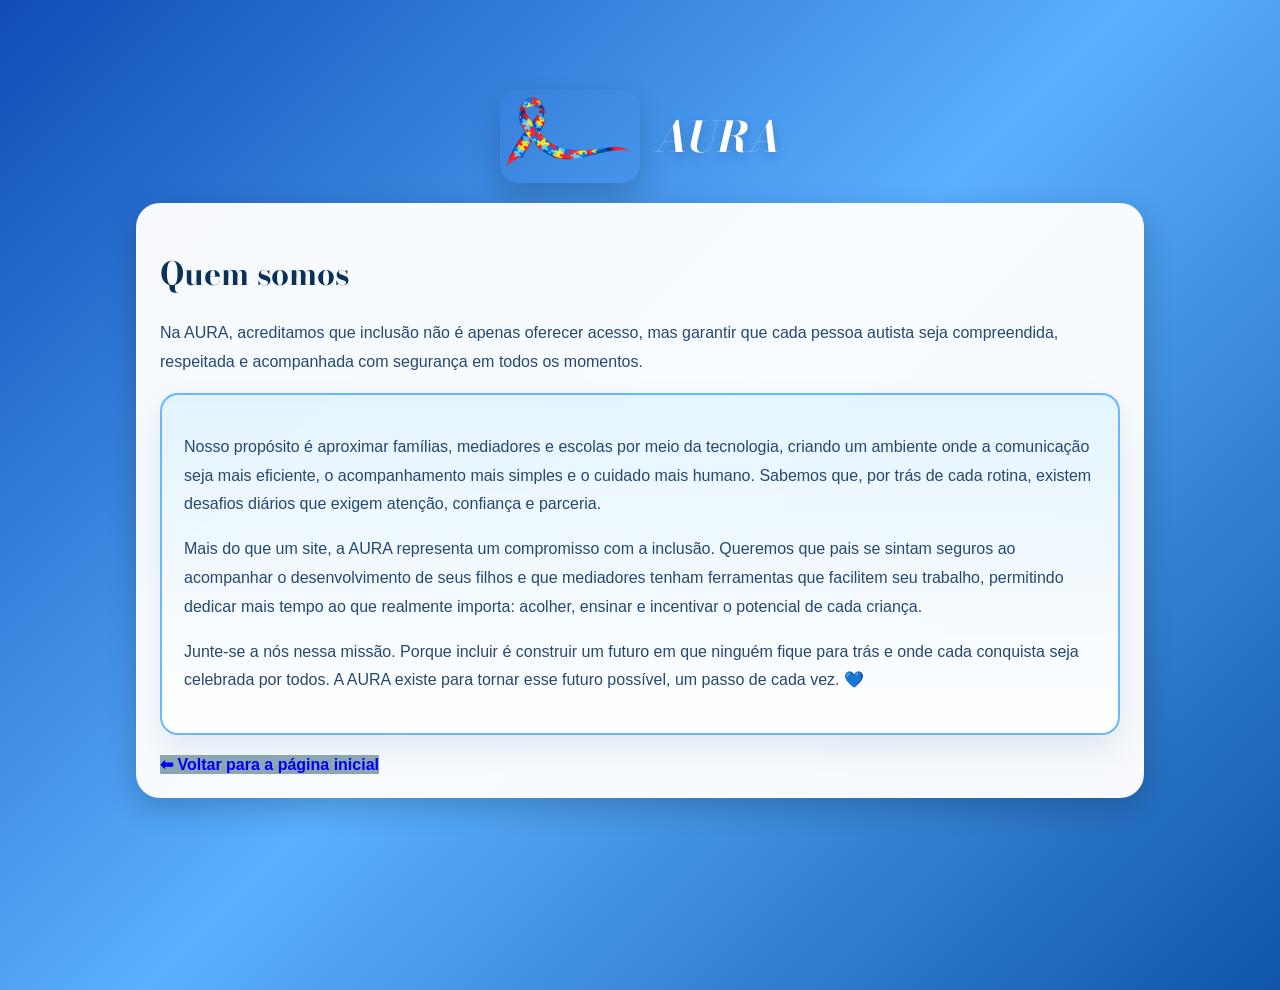
==== FAQ.html @ 20abb631 "Add FAQ.html for AURA's mission and values" ====
<!DOCTYPE html>
<html lang="pt-br">
<head>
<meta charset="UTF-8">
<meta name="viewport" content="width=device-width, initial-scale=1.0">
<title>Quem Somos - AURA</title>
<link rel="preconnect" href="https://fonts.googleapis.com">
<link rel="preconnect" href="https://fonts.gstatic.com" crossorigin>
<link href="https://fonts.googleapis.com/css2?family=Bodoni+Moda:wght@400;700&display=swap" rel="stylesheet">
<link rel="stylesheet" href="style.css">
</head>
<body class="quem-somos-page">
  <header>
    <img src="aura.png" alt="Logotipo AURA">
    <h1 class="aura">AURA</h1>
  </header>

  <div class="container">
    <h1>Quem somos</h1>
    <p class="intro">Na AURA, acreditamos que inclusão não é apenas oferecer acesso, mas garantir que cada pessoa autista seja compreendida, respeitada e acompanhada com segurança em todos os momentos.</p>

    <div class="box autism-box">
      <p>Nosso propósito é aproximar famílias, mediadores e escolas por meio da tecnologia, criando um ambiente onde a comunicação seja mais eficiente, o acompanhamento mais simples e o cuidado mais humano. Sabemos que, por trás de cada rotina, existem desafios diários que exigem atenção, confiança e parceria.</p>

      <p>Mais do que um site, a AURA representa um compromisso com a inclusão. Queremos que pais se sintam seguros ao acompanhar o desenvolvimento de seus filhos e que mediadores tenham ferramentas que facilitem seu trabalho, permitindo dedicar mais tempo ao que realmente importa: acolher, ensinar e incentivar o potencial de cada criança.</p>

      <p>Junte-se a nós nessa missão. Porque incluir é construir um futuro em que ninguém fique para trás e onde cada conquista seja celebrada por todos. A AURA existe para tornar esse futuro possível, um passo de cada vez. 💙</p>
    </div>

    <div class="page-actions">
      <a class="btn-secondary link-button" href="index.html">⬅ Voltar para a página inicial</a>
    </div>
  </div>
</body>
</html>
---- style.css ----
body{
    font-family: Arial, sans-serif;
    margin:0;
    background:linear-gradient(135deg,#e2f0f1,rgb(98, 200, 218),#045b70 );
    min-height:100vh;
    display:flex;
    flex-direction:column;
    align-items:center;
    justify-content:flex-start;
    padding:70px 0 20px;
}

header{
    display:flex;
    align-items:center;
    justify-content:center;
    gap:16px;
    margin:20px 0 20px;
    text-align:center;
    width:min(100%,960px);
}

header img{
    width:140px;
    max-width:170px;
    border-radius:18px;
    box-shadow:0 14px 30px rgba(0,0,0,0.18);
}

.aura{
    position:static;
    left:auto;
    transform:none;
    width:auto;
    font-style:italic;
    font-size:42px;
    color:#ffffff;
    margin:0;
    text-shadow:0 4px 10px rgba(0,0,0,0.2);
}
#home{
     text-align:center;
}
.container{
    width:92%;
    max-width:960px;
    background:rgba(255,255,255,0.98);
    border-radius:24px;
    padding:24px 24px 24px;
    box-shadow:0 10px 30px rgba(0,0,0,0.2);
    position: relative;
}
.container.sem-caixa {
    background: transparent;
    box-shadow: none;
    border: none;
    max-width: 100%;
}
.page-title{
    font-size:1.8rem;
    margin:0 0 8px;
    color:#0f3d56;
}

.menu{
    display:flex;
    gap:16px;
    justify-content:center;
    margin-top:18px;
    flex-wrap:wrap;
}

.sub{
    text-align:center;
    color:#556a7a;
    margin-bottom:18px;
}

.card{
    flex:1;
    min-width:180px;
    padding:18px;
    border-radius:18px;
    background:#f3f7fb;
    text-align:center;
    cursor:pointer;
    transition:transform 0.3s ease, box-shadow 0.3s ease;
    box-shadow:0 8px 20px rgba(0,0,0,0.08);
}

.card:hover{
    transform:scale(1.03);
    box-shadow:0 16px 30px rgba(0,0,0,0.14);
}

.card h3{
    margin:14px 0 6px;
    font-size:1.15rem;
}

.card p{
    margin:0;
    color:#5c6b7a;
    line-height:1.5;
}

button{
    padding:14px 18px;
    border:none;
    border-radius:12px;
    background:#070707;
    color:white;
    font-size:16px;
    cursor:pointer;
    transition:background 0.25s ease, transform 0.25s ease;
}

button:hover{
    background:#686969;
}

.btn-secondary{
    background:#8aa6b4;
    font-weight: bold;
}

.btn-secondary:hover{
    background:#6f8a9b;
}

input{
    width:96%;
    padding:12px 14px;
    margin-top:10px;
    border-radius:10px;
    border:1px solid #d1d7dd;
    background:#f8fbff;
    color:#1c2e46;
    font-size:15px;
}

.form-group{
    margin-bottom:16px;
}

.page-actions{
    display:flex;
    flex-wrap:wrap;
    gap:10px;
    align-items:center;
    margin-top:14px;
}

.page-actions.vertical-actions{
    flex-direction:column;
    align-items:stretch;

}

.page-actions.vertical-actions button{
    width:100%;
}

.login-panel{
    max-width:420px;
    width:100%;
    margin:0 auto;
    padding:28px 24px;
    background:rgba(243,247,251,0.97);
    border-radius:24px;
    box-shadow:0 18px 40px rgba(0,0,0,0.12);
    display:flex;
    flex-direction:column;
    gap:16px;
}

.login-panel .page-title,
.login-panel .sub{
    text-align:center;
}

.hidden login-panel{
 background: black;
}

label{
    display:block;
    margin-bottom:6px;
    color:#334155;
    font-size:0.95rem;
}

label input[type="checkbox"]{
    margin-right:8px;
    width:auto;
    padding:0;
    margin-top:0;
}

select{
    width:100%;
    padding:12px 14px;
    margin-top:4px;
    border-radius:10px;
    border:1px solid #d1d7dd;
    background:#f8fbff;
    color:#1c2e46;
    font-size:15px;
}

.aluno-page{
    background: linear-gradient(180deg, rgba(238,255,255,0.95), rgba(206,246,255,0.95));
    border: 2px solid rgba(0, 148, 212, 0.16);
    padding: 22px;
    border-radius: 24px;
}

.aluno-page.masculino{
    border-color: rgba(3, 105, 161, 0.18);
}

.aluno-page.feminino{
    border-color: rgba(183, 54, 188, 0.2);
}

.aluno-hero{
    background: linear-gradient(135deg, #d9f7ff, #c7e9ff);
    border: 1px dashed #73c2fb;
    border-radius: 20px;
    padding: 18px;
    text-align: center;
    box-shadow: inset 0 0 0 1px rgba(74,144,226,0.08);
}

.aluno-hero p{
    margin: 10px 0 0;
    color: #0c4a6e;
    font-weight: 600;
}

.aluno-hero.masculino{
    background: linear-gradient(135deg, #d9f7ff, #c7e0ff);
    border-color: #73c2fb;
    color:#0c4a6e;
}

.aluno-hero.feminino{
    background: linear-gradient(135deg, #ffe5f8, #f4d3ff);
    border-color:#e59bf0;
    color:#581c5a;
}

.aluno-hero.neutro{
    background: linear-gradient(135deg, #f2f7fa, #e9f2f7);
    border-color:#a4d5e2;
    color:#214d60;
}

.theme-options{
    display:flex;
    flex-wrap:wrap;
    gap:10px;
    margin-top:12px;
}

.theme-option{
    flex:1 1 120px;
    padding:12px 14px;
    border-radius:14px;
    border:1px solid rgba(15,23,42,0.12);
    background:#ffffff;
    color:#0f3d56;
    cursor:pointer;
    font-weight:700;
    transition:transform 0.2s ease, background 0.2s ease, border-color 0.2s ease;
}

.theme-option:hover{
    transform:translateY(-1px);
    background:#e8f6ff;
}



/* html theme rules removed to keep themes scoped to .aluno-page only */

.sticker-card.feminino{
    background:#fff0fb;
    border-color:#f0b7ff;
    color:#6f2f64;
    box-shadow:0 10px 20px rgba(185,84,177,0.14);
}

.sticker-grid{
    display:grid;
    grid-template-columns:repeat(2,minmax(120px,1fr));
    gap:12px;
    margin-top:12px;
}

.sticker-card{
    background:#ffffff;
    border: 1px solid #d5efff;
    border-radius:18px;
    padding:16px;
    text-align:center;
    color:#114d6d;
    box-shadow:0 10px 20px rgba(25,118,210,0.08);
}

.sticker-card span{
    display:block;
    font-size:1.8rem;
    margin-bottom:10px;
}

.aluno-page .box{
    background:rgba(255,255,255,0.95);
}

.hidden{
    display:none;
}

body.theme-light{
    background:linear-gradient(135deg,#e2f0f1,rgb(98, 200, 218),#045b70);
    color:#0f3d56;
}

body.theme-dark{
    background:#0f172a;
    color:#e2e8f0;
}

body.theme-dark .container{
    background:rgba(15,23,42,0.98);
}

body.theme-dark .card{
    background:#111827;
    color:#e2e8f0;
}

body.theme-dark .sub,
body.theme-dark p,
body.theme-dark label{
    color:#cbd5e1;
}

body.theme-dark input{
    background:#0f172a;
    border-color:#334155;
    color:#e2e8f0;
}

body.theme-dark .map,
body.theme-dark .box,
body.theme-dark .chat{
    background:#111827;
}

body.theme-dark .msg{
    background:#1f2937;
    color:#e2e8f0;
}

body.theme-dark button{
    background:#2563eb;
}

body.theme-dark button:hover{
    background:#1d4ed8;
}

body.font-small{
    font-size:14px;
}

.footer{
    width:100%;
    margin:0;
    margin-top:auto;
    padding:24px 0;
    border-radius:0 0 20px 20px;
    background:rgba(0, 65, 122, 0.95);
    color:#f5f9ff;
    text-align:center;
    box-shadow:0 -2px 20px rgba(0,0,0,0.16);
}

.footer .footer-content{
    width:min(100%,1200px);
    padding:0 20px;
    margin:0 auto;
    display:flex;
    flex-direction:column;
    gap:12px;
    align-items:center;
    justify-content:center;
}

.footer-links{
    display:flex;
    align-items:center;
    gap:10px;
    flex-wrap:wrap;
    justify-content:center;
}

.footer-separator{
    color:rgba(255,255,255,0.7);
}

.footer p{
    margin:0;
    max-width:760px;
    line-height:1.75;
    color:#dceeff;
    font-size:0.98rem;
}

.footer a{
    color:#a5d8ff;
    text-decoration:underline;
    font-weight:700;
}

.faq-list details{
    background:rgba(255,255,255,0.95);
    border:1px solid rgba(56, 135, 235, 0.18);
    border-radius:18px;
    margin-bottom:14px;
    padding:0;
    overflow:hidden;
    box-shadow:0 8px 20px rgba(0, 91, 141, 0.08);
}

.faq-list summary{
    list-style:none;
    cursor:pointer;
    padding:18px 20px;
    font-size:1rem;
    font-weight:700;
    color:#0f3d56;
    position:relative;
}

.faq-list summary::-webkit-details-marker{
    display:none;
}

.faq-list details[open] summary{
    background:rgba(9, 122, 199, 0.12);
}

.faq-list p{
    margin:0;
    padding:0 20px 18px;
    color:#264870;
    line-height:1.8;
    font-size:0.96rem;
}

.faq-list summary::after{
    content:'+';
    position:absolute;
    right:20px;
    top:50%;
    transform:translateY(-50%);
    font-size:1.2rem;
    color:#0f3d56;
}

.faq-list details[open] summary::after{
    content:'−';
}

.quem-somos-page{
    background:linear-gradient(135deg,#0f4db5,#5ab0ff,#1055a8);
    color:#102a4b;
}

.quem-somos-page .container{
    background:rgba(255,255,255,0.96);
}

.quem-somos-page .aura{
    color:#ffffff;
    text-shadow:0 4px 12px rgba(0,0,0,0.18);
}

.quem-somos-page .page-title,
.quem-somos-page h1,
.quem-somos-page h2{
    font-family:'Bodoni Moda',serif;
    color:#0a3259;
}

.quem-somos-page .intro,
.quem-somos-page .autism-box p{
    font-size:1rem;
    line-height:1.8;
    color:#264870;
}

.quem-somos-page .autism-box{
    border:2px solid #67b8ff;
    background:linear-gradient(180deg,rgba(128,209,255,0.16),rgba(255,255,255,0.92));
    box-shadow:0 14px 30px rgba(51, 102, 153, 0.12);
}

.quem-somos-page .link-button{
    display:inline-flex;
    align-items:center;
    justify-content:center;
    text-decoration:none;
}

@media (max-width: 768px) {
    .footer{
        margin:20px 12px 10px;
        padding:16px;
    }
}

body.font-medium{
    font-size:26px;
}

body.font-large{
    font-size:38px;
}

.map{
    min-height:120px;
    background:#e5f0f8;
    border-radius:15px;
    display:flex;
    align-items:center;
    justify-content:center;
    font-size:18px;
    margin-bottom:16px;
    padding:16px;
    text-align:center;
}

.chat{
    background:#f8fbff;
    border-radius:14px;
    padding:16px;
    max-height:280px;
    overflow-y:auto;
    box-shadow: inset 0 1px 6px rgba(0,0,0,0.04);
    margin-bottom:12px;
}

.msg{
    background:#ffffff;
    padding:12px 14px;
    border-radius:12px;
    margin-bottom:12px;
    box-shadow:0 2px 6px rgba(0,0,0,0.04);
}

.actions{
    display:grid;
    grid-template-columns:repeat(2,minmax(120px,1fr));
    gap:10px;
    margin-top:15px;
}

.action-btn{
    padding:12px;
    border-radius:10px;
    background:linear-gradient(90deg,#8dd0e4,#52a9c4,rgb(9, 133, 155));
    color:white;
    border:none;
    transition: transform 0.25s ease;
}

.action-btn:hover{
    transform:translateY(-1px);
}

video{
    width:100%;
    max-height:250px;
    border-radius:12px;
    background:black;
    margin-top:10px;
}

.box{
    background:white;
    padding:22px;
    border-radius:18px;
    margin-bottom:20px;
    box-shadow:0 6px 20px rgba(0,0,0,0.08);
    
}

.perfil-aluno{
    display:flex;
    align-items:center;
    gap:18px;
}

.aluno{
    background:#dde8ff;
}

.msg.urgente{
    background:#ffe5e5;
    border-left:4px solid #e74c3c;
    color:#682020;
    font-weight:600;
}

.historico{
    display:flex;
    flex-direction:column;
    gap:12px;
}

.evento{
    padding:14px;
    border-radius:14px;
    background:#f7f9fc;
}

.sucesso{
    border-left:5px solid #2ecc71;
}

.alerta{
    border-left:5px solid #f39c12;
}

.urgente{
    border-left:5px solid #e74c3c;
}

.evento span{
    float:right;
    opacity:0.7;
}

/* Media Queries para Celular */
@media (max-width: 768px) {
    body {
        padding: 60px 0 20px;
    }

    header {
        flex-direction: column;
        gap: 10px;
        margin: 10px 0 15px;
    }

    header img {
        width: 100px;
        max-width: 120px;
    }

    .aura {
        font-size: 32px;
    }

    .container {
        width: 95%;
        padding: 18px 16px;
        border-radius: 18px;
    }

    .page-title {
        font-size: 1.5rem;
    }

    .menu {
        gap: 12px;
        margin-top: 15px;
    }

    .card {
        min-width: 140px;
        padding: 14px;
        border-radius: 14px;
    }

    .card h3 {
        font-size: 1rem;
        margin: 10px 0 4px;
    }

    .card p {
        font-size: 0.85rem;
    }

    button {
        padding: 12px 14px;
        font-size: 15px;
        border-radius: 10px;
    }

    input, select {
        width: 100%;
        padding: 10px 12px;
        margin-top: 8px;
        font-size: 16px;
    }

    .login-panel {
        max-width: 100%;
        padding: 20px 16px;
        margin: 0 10px;
    }

    .form-group {
        margin-bottom: 12px;
    }

    .page-actions {
        gap: 8px;
    }

    .page-actions.vertical-actions button {
        width: 100%;
        padding: 12px 14px;
    }

    label {
        font-size: 0.9rem;
        margin-bottom: 4px;
    }

    .chat {
        max-height: 200px;
        padding: 12px;
        margin-bottom: 10px;
    }

    .msg {
        padding: 10px 12px;
        margin-bottom: 8px;
        font-size: 0.95rem;
    }

    .map {
        min-height: 100px;
        font-size: 16px;
        padding: 12px;
        margin-bottom: 12px;
    }

    .box {
        padding: 16px;
        margin-bottom: 15px;
        border-radius: 16px;
    }

    .box h3 {
        font-size: 1.1rem;
        margin-bottom: 12px;
    }

    .actions {
        grid-template-columns: 1fr;
        gap: 8px;
    }

    .action-btn {
        padding: 10px;
        border-radius: 10px;
        font-size: 0.95rem;
    }

    video {
        max-height: 200px;
        margin-top: 8px;
    }

    .aluno-page {
        padding: 16px;
    }

    .aluno-hero {
        padding: 14px;
        margin-bottom: 12px;
    }

    .aluno-hero p {
        margin: 8px 0 0;
        font-size: 0.9rem;
    }

    .sticker-grid {
        grid-template-columns: 1fr;
        gap: 10px;
        margin-top: 10px;
    }

    .sticker-card {
        padding: 12px;
        border-radius: 14px;
    }

    .sticker-card span {
        font-size: 1.5rem;
        margin-bottom: 6px;
    }

    .theme-options {
        gap: 8px;
        margin-top: 10px;
    }

    .theme-option {
        flex: 1 1 100%;
        padding: 10px 12px;
        font-size: 0.9rem;
        border-radius: 12px;
    }

    .perfil-aluno {
        flex-direction: column;
        gap: 12px;
        text-align: center;
    }

    .perfil-aluno img {
        width: 60px;
    }

    .historico {
        gap: 10px;
    }

    .evento {
        padding: 12px;
        border-radius: 12px;
        font-size: 0.95rem;
    }

    .evento span {
        display: block;
        float: none;
        margin-top: 6px;
        opacity: 0.7;
    }

    .sub {
        font-size: 0.9rem;
        margin-bottom: 12px;
    }
}

@media (max-width: 480px) {
    body {
        padding: 50px 0 15px;
    }

    header {
        margin: 8px 0 12px;
        gap: 8px;
    }

    header img {
        width: 80px;
        max-width: 100px;
    }

    .aura {
        font-size: 26px;
        margin: 0;
    }

    .container {
        width: 96%;
        padding: 14px 12px;
    }

    .page-title {
        font-size: 1.3rem;
        margin: 0 0 6px;
    }

    .sub {
        font-size: 0.85rem;
        margin-bottom: 10px;
    }

    .menu {
        gap: 10px;
        flex-direction: column;
        margin-top: 12px;
    }

    .card {
        min-width: 100%;
        padding: 12px;
    }

    .card h3 {
        font-size: 0.95rem;
        margin: 8px 0 3px;
    }

    .card p {
        font-size: 0.8rem;
    }

    button {
        padding: 10px 12px;
        font-size: 14px;
        width: 100%;
    }

    input, select {
        width: 100%;
        padding: 10px 12px;
        font-size: 16px;
        margin-top: 6px;
    }

    .login-panel {
        max-width: 100%;
        padding: 16px 12px;
        margin: 0 8px;
        border-radius: 16px;
    }

    .form-group {
        margin-bottom: 10px;
    }

    .page-actions {
        gap: 6px;
        flex-direction: column;
    }

    .chat {
        max-height: 180px;
        padding: 10px;
        margin-bottom: 10px;
        border-radius: 12px;
    }

    .msg {
        padding: 8px 10px;
        margin-bottom: 6px;
        font-size: 0.9rem;
        border-radius: 10px;
    }

    .map {
        min-height: 90px;
        font-size: 14px;
        padding: 10px;
        margin-bottom: 10px;
        border-radius: 12px;
    }

    .box {
        padding: 12px;
        margin-bottom: 12px;
        border-radius: 14px;
    }

    .box h3 {
        font-size: 1rem;
        margin-bottom: 10px;
    }

    .actions {
        grid-template-columns: 1fr;
        gap: 6px;
        margin-top: 10px;
    }

    .action-btn {
        padding: 10px;
        font-size: 0.9rem;
        border-radius: 10px;
    }

    video {
        max-height: 180px;
        margin-top: 8px;
        border-radius: 10px;
    }

    .aluno-page {
        padding: 12px;
        border-radius: 16px;
    }

    .aluno-hero {
        padding: 12px;
        margin-bottom: 10px;
        border-radius: 14px;
    }

    .aluno-hero p {
        margin: 6px 0 0;
        font-size: 0.85rem;
    }

    .sticker-grid {
        grid-template-columns: 1fr;
        gap: 8px;
        margin-top: 8px;
    }

    .sticker-card {
        padding: 10px;
        border-radius: 12px;
        font-size: 0.9rem;
    }

    .sticker-card span {
        font-size: 1.3rem;
        margin-bottom: 4px;
    }

    .theme-options {
        gap: 6px;
        margin-top: 8px;
        flex-direction: column;
    }

    .theme-option {
        flex: 1 1 100%;
        padding: 10px;
        font-size: 0.85rem;
    }

    .perfil-aluno {
        flex-direction: column;
        text-align: center;
        gap: 10px;
    }

    .perfil-aluno img {
        width: 50px;
    }

    .perfil-aluno h3 {
        margin: 0;
        font-size: 1rem;
    }

    .perfil-aluno p {
        margin: 4px 0;
        font-size: 0.85rem;
    }

    .historico {
        gap: 8px;
    }

    .evento {
        padding: 10px;
        border-radius: 10px;
        font-size: 0.9rem;
    }

    .evento span {
        display: block;
        float: none;
        margin-top: 4px;
        text-align: right;
    }

    label {
        font-size: 0.85rem;
        margin-bottom: 3px;
    }
}
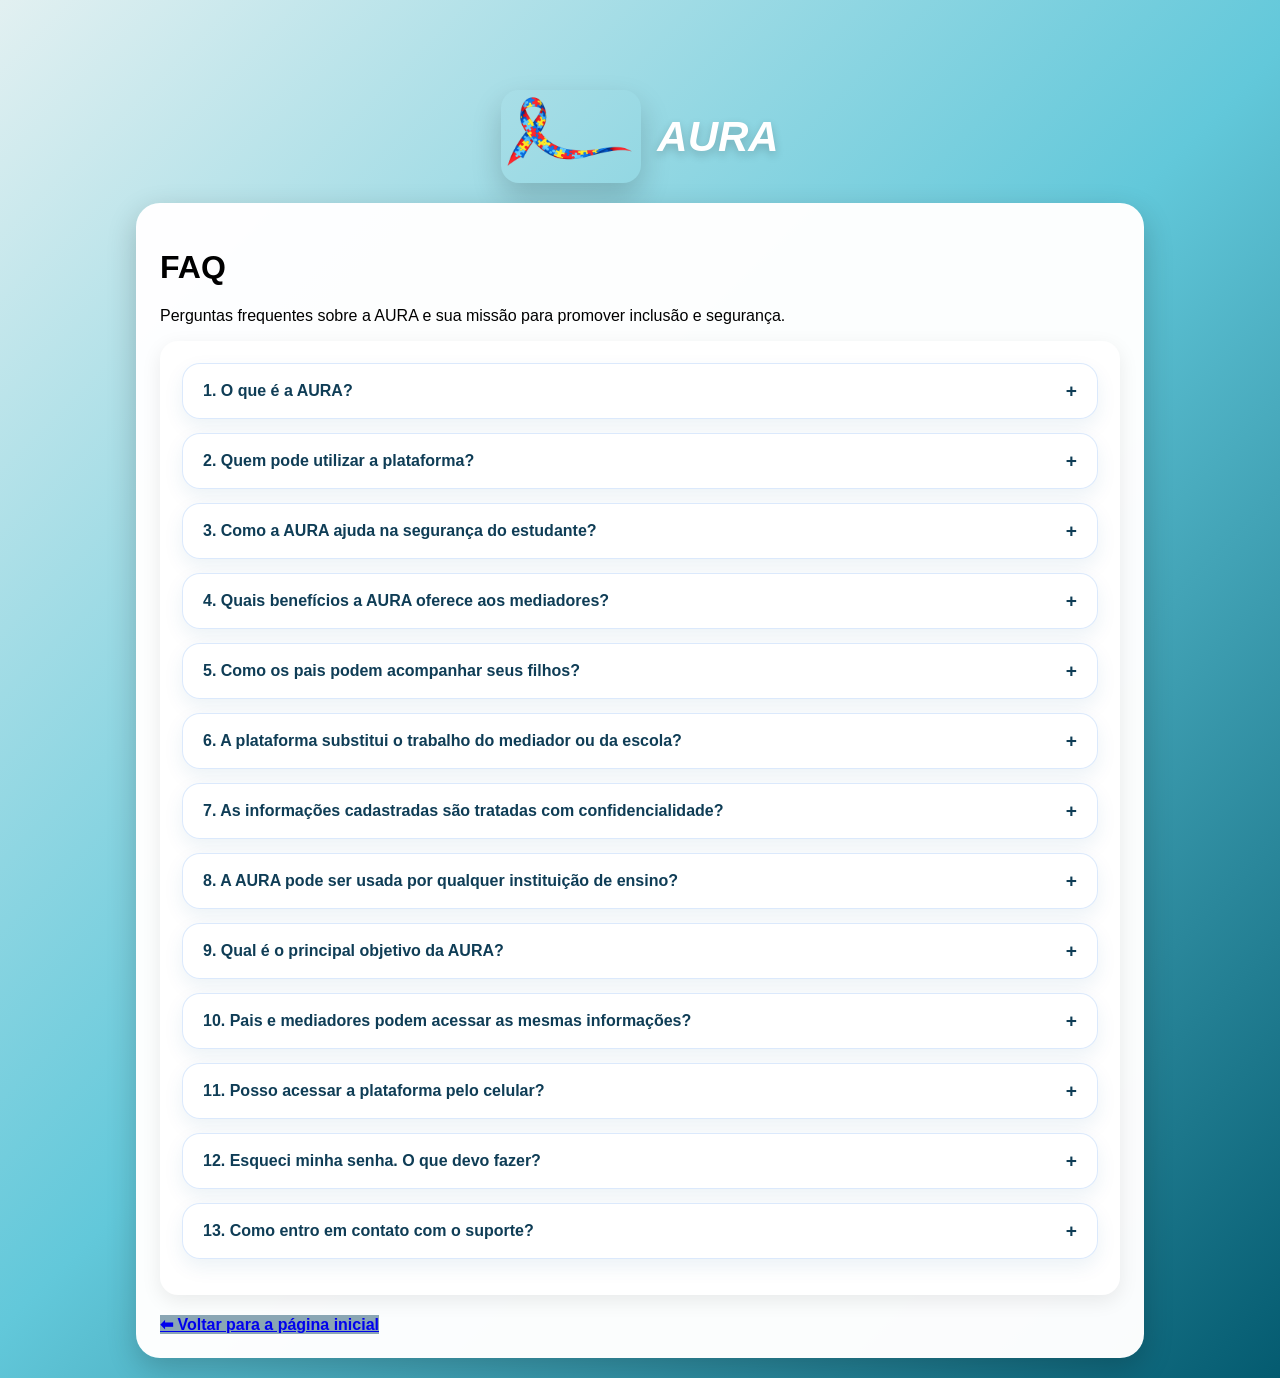
==== commit 52ec7710: "Add FAQ page for AURA platform" ====
--- a/FAQ.html
+++ b/FAQ.html
@@ -3,28 +3,75 @@
 <head>
 <meta charset="UTF-8">
 <meta name="viewport" content="width=device-width, initial-scale=1.0">
-<title>Quem Somos - AURA</title>
+<title>FAQ - AURA</title>
 <link rel="preconnect" href="https://fonts.googleapis.com">
 <link rel="preconnect" href="https://fonts.gstatic.com" crossorigin>
 <link href="https://fonts.googleapis.com/css2?family=Bodoni+Moda:wght@400;700&display=swap" rel="stylesheet">
 <link rel="stylesheet" href="style.css">
 </head>
-<body class="quem-somos-page">
+<body class="faq-page">
   <header>
     <img src="aura.png" alt="Logotipo AURA">
     <h1 class="aura">AURA</h1>
   </header>
 
   <div class="container">
-    <h1>Quem somos</h1>
-    <p class="intro">Na AURA, acreditamos que inclusão não é apenas oferecer acesso, mas garantir que cada pessoa autista seja compreendida, respeitada e acompanhada com segurança em todos os momentos.</p>
+    <h1>FAQ</h1>
+    <p class="intro">Perguntas frequentes sobre a AURA e sua missão para promover inclusão e segurança.</p>
 
-    <div class="box autism-box">
-      <p>Nosso propósito é aproximar famílias, mediadores e escolas por meio da tecnologia, criando um ambiente onde a comunicação seja mais eficiente, o acompanhamento mais simples e o cuidado mais humano. Sabemos que, por trás de cada rotina, existem desafios diários que exigem atenção, confiança e parceria.</p>
-
-      <p>Mais do que um site, a AURA representa um compromisso com a inclusão. Queremos que pais se sintam seguros ao acompanhar o desenvolvimento de seus filhos e que mediadores tenham ferramentas que facilitem seu trabalho, permitindo dedicar mais tempo ao que realmente importa: acolher, ensinar e incentivar o potencial de cada criança.</p>
-
-      <p>Junte-se a nós nessa missão. Porque incluir é construir um futuro em que ninguém fique para trás e onde cada conquista seja celebrada por todos. A AURA existe para tornar esse futuro possível, um passo de cada vez. 💙</p>
+    <div class="box autism-box faq-list">
+      <details class="faq-item">
+        <summary>1. O que é a AURA?</summary>
+        <p>A AURA é uma plataforma desenvolvida para promover a inclusão de pessoas autistas, facilitando a comunicação entre pais, mediadores e escolas e oferecendo recursos que aumentam a segurança e o acompanhamento no dia a dia.</p>
+      </details>
+      <details class="faq-item">
+        <summary>2. Quem pode utilizar a plataforma?</summary>
+        <p>Pais, responsáveis, mediadores, professores, escolas e profissionais envolvidos no acompanhamento de estudantes autistas podem utilizar a AURA.</p>
+      </details>
+      <details class="faq-item">
+        <summary>3. Como a AURA ajuda na segurança do estudante?</summary>
+        <p>A plataforma reúne informações importantes em um só lugar, permitindo um acompanhamento mais organizado e facilitando o compartilhamento de dados relevantes entre os responsáveis e a equipe escolar.</p>
+      </details>
+      <details class="faq-item">
+        <summary>4. Quais benefícios a AURA oferece aos mediadores?</summary>
+        <p>A AURA ajuda na organização das informações do aluno, agiliza a comunicação com a família e auxilia no acompanhamento da rotina e das necessidades individuais.</p>
+      </details>
+      <details class="faq-item">
+        <summary>5. Como os pais podem acompanhar seus filhos?</summary>
+        <p>Os pais podem acessar informações importantes sobre o acompanhamento escolar e manter uma comunicação mais próxima com os profissionais envolvidos.</p>
+      </details>
+      <details class="faq-item">
+        <summary>6. A plataforma substitui o trabalho do mediador ou da escola?</summary>
+        <p>Não. A AURA é uma ferramenta de apoio que complementa o trabalho dos profissionais, tornando o acompanhamento mais eficiente e colaborativo.</p>
+      </details>
+      <details class="faq-item">
+        <summary>7. As informações cadastradas são tratadas com confidencialidade?</summary>
+        <p>Sim. A privacidade e a proteção dos dados são prioridades, buscando garantir que as informações sejam utilizadas de forma responsável e segura.</p>
+      </details>
+      <details class="faq-item">
+        <summary>8. A AURA pode ser usada por qualquer instituição de ensino?</summary>
+        <p>Sim. A plataforma foi pensada para apoiar escolas e equipes que desejam fortalecer práticas de inclusão e melhorar o acompanhamento dos estudantes autistas.</p>
+      </details>
+      <details class="faq-item">
+        <summary>9. Qual é o principal objetivo da AURA?</summary>
+        <p>Promover uma inclusão mais efetiva, oferecer mais segurança aos estudantes autistas e facilitar a rotina de pais, mediadores e instituições de ensino.</p>
+      </details>
+      <details class="faq-item">
+        <summary>10. Pais e mediadores podem acessar as mesmas informações?</summary>
+        <p>Dependendo das permissões definidas, pais e mediadores podem compartilhar informações importantes para garantir um acompanhamento mais eficiente e colaborativo.</p>
+      </details>
+      <details class="faq-item">
+        <summary>11. Posso acessar a plataforma pelo celular?</summary>
+        <p>Sim. A AURA foi desenvolvida para funcionar em diferentes dispositivos, permitindo acesso tanto pelo celular quanto pelo computador.</p>
+      </details>
+      <details class="faq-item">
+        <summary>12. Esqueci minha senha. O que devo fazer?</summary>
+        <p>Na tela de login, clique em "Esqueci minha senha" e siga as instruções para redefini-la com segurança.</p>
+      </details>
+      <details class="faq-item">
+        <summary>13. Como entro em contato com o suporte?</summary>
+        <p>Você pode utilizar os canais de atendimento disponibilizados na plataforma para tirar dúvidas, relatar problemas ou solicitar ajuda.</p>
+      </details>
     </div>
 
     <div class="page-actions">
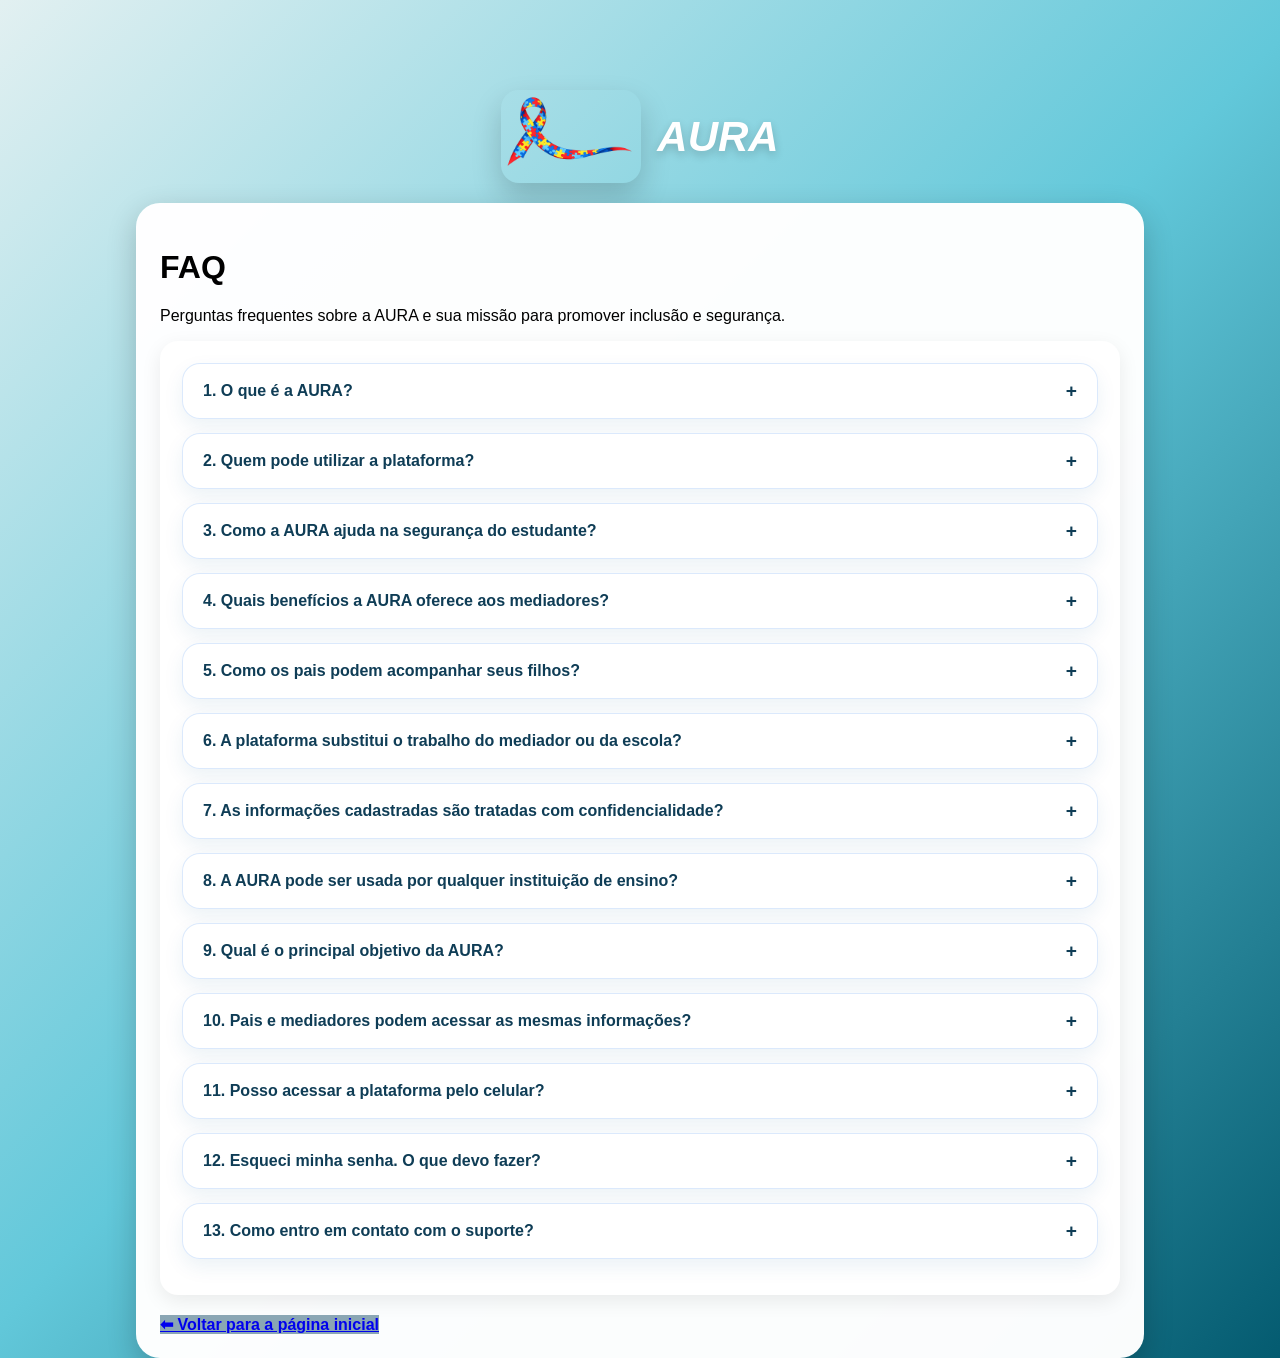
==== commit 78fde67d: "Atualizar o FAQimdex.html" ====
--- a/FAQ.html
+++ b/FAQ.html
@@ -70,7 +70,7 @@
       </details>
       <details class="faq-item">
         <summary>13. Como entro em contato com o suporte?</summary>
-        <p>Você pode utilizar os canais de atendimento disponibilizados na plataforma para tirar dúvidas, relatar problemas ou solicitar ajuda.</p>
+        <p>Você pode utilizar os canais de atendimento disponibilizados na plataforma para tirar dúvidas, relatar problemas ou solicitar ajuda</p>
       </details>
     </div>
 
--- a/style.css
+++ b/style.css
@@ -6,8 +6,7 @@
     display:flex;
     flex-direction:column;
     align-items:center;
-    justify-content:flex-start;
-    padding:70px 0 20px;
+    padding:70px 0 0;
 }
 
 header{
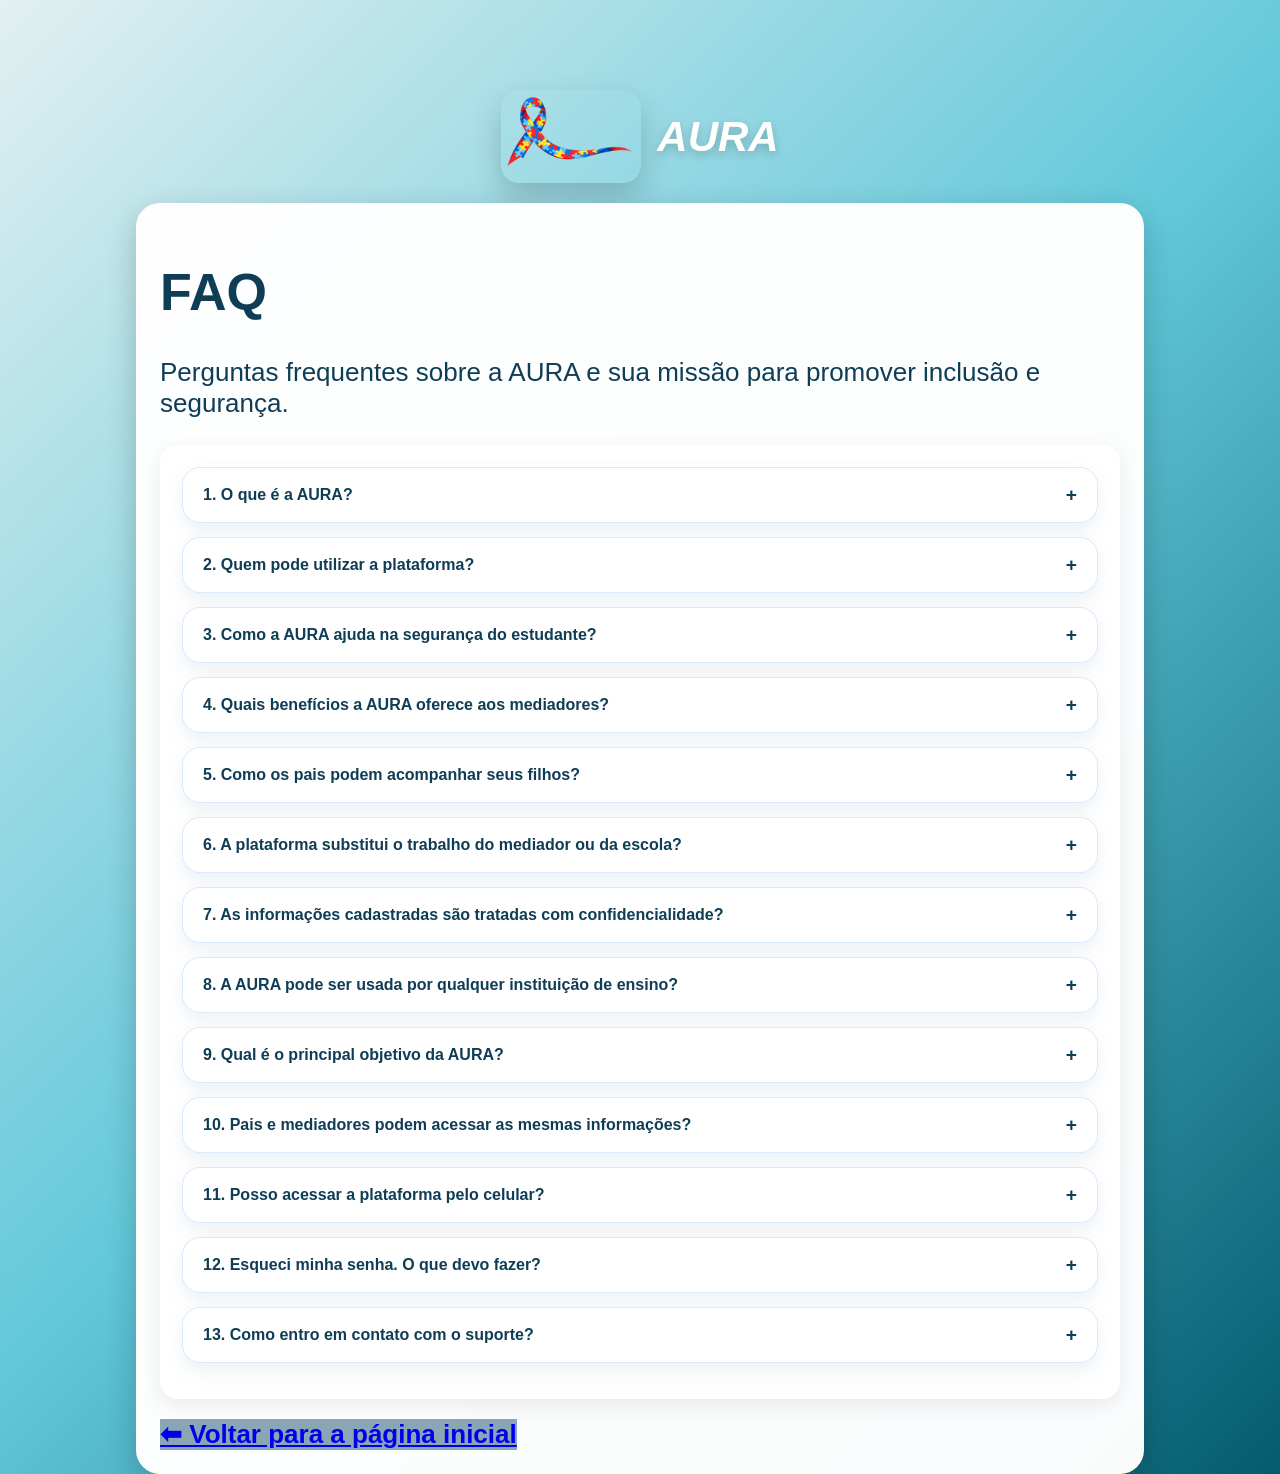
==== commit 2831d9c6: "Add script tag to FAQ.html" ====
--- a/FAQ.html
+++ b/FAQ.html
@@ -78,5 +78,6 @@
       <a class="btn-secondary link-button" href="index.html">⬅ Voltar para a página inicial</a>
     </div>
   </div>
+  <script src="script.js"></script>
 </body>
 </html>
--- a/style.css
+++ b/style.css
@@ -178,10 +178,6 @@
     text-align:center;
 }
 
-.hidden login-panel{
- background: black;
-}
-
 label{
     display:block;
     margin-bottom:6px;
@@ -381,7 +377,7 @@
     margin-top:auto;
     padding:24px 0;
     border-radius:0 0 20px 20px;
-    background:rgba(0, 65, 122, 0.95);
+    background:linear-gradient(135deg,#e2f0f1,rgb(98, 200, 218),#045b70 );
     color:#f5f9ff;
     text-align:center;
     box-shadow:0 -2px 20px rgba(0,0,0,0.16);
@@ -419,7 +415,7 @@
 }
 
 .footer a{
-    color:#a5d8ff;
+    color:#0a3259;
     text-decoration:underline;
     font-weight:700;
 }
@@ -1075,3 +1071,172 @@
         margin-bottom: 3px;
     }
 }
+
+body.theme-dark {
+    background: #0f172a !important;
+    background-image: none !important;
+    color: #e2e8f0 !important;
+}
+
+body.theme-dark .container {
+    background: #1e293b !important;
+    color: #e2e8f0 !important;
+    box-shadow: 0 10px 30px rgba(0,0,0,0.5) !important;
+}
+
+body.theme-dark .box {
+    background: #111827 !important;
+    color: #e2e8f0 !important;
+    box-shadow: 0 6px 20px rgba(0,0,0,0.3) !important;
+}
+
+body.theme-dark .login-panel {
+    background: #111827 !important;
+}
+
+body.theme-dark .map,
+body.theme-dark .chat {
+    background: #0f172a !important;
+    color: #e2e8f0 !important;
+}
+
+body.theme-dark input,
+body.theme-dark select {
+    background: #1f2937 !important;
+    border-color: #4b5563 !important;
+    color: #ffffff !important;
+}
+
+body.theme-dark h1,
+body.theme-dark h2,
+body.theme-dark h3,
+body.theme-dark .page-title {
+    color: #f8fafc !important;
+}
+
+body.theme-dark p,
+body.theme-dark label,
+body.theme-dark .sub {
+    color: #cbd5e1 !important;
+}
+
+body.theme-dark .aluno-page {
+    background: #1e293b !important;
+}
+body.theme-dark .aluno-hero {
+    background: #111827 !important;
+    border-color: #475569 !important;
+}
+body.theme-dark .sticker-card {
+    background: #1f2937 !important;
+    color: #e2e8f0 !important;
+    border-color: #334155 !important;
+}
+
+body.theme-dark .faq-list details {
+    background: #1e293b !important;
+    border-color: #334155 !important;
+}
+
+body.theme-dark .faq-list summary {
+    color: #f8fafc !important;
+}
+
+body.theme-dark .faq-list p {
+    color: #cbd5e1 !important;
+}
+
+body.theme-dark [class*="historico"] {
+    background: #111827 !important;
+    background-color: #111827 !important;
+    border-color: #334155 !important;
+    color: #e2e8f0 !important;
+}
+
+body.theme-dark [class*="historico"] h1,
+body.theme-dark [class*="historico"] h2,
+body.theme-dark [class*="historico"] h3,
+body.theme-dark [class*="historico"] h4,
+body.theme-dark [class*="historico"] p {
+    color: #f8fafc !important;
+}
+
+body.theme-dark div[class*="evento"] {
+    background: #1f2937 !important;
+    background-color: #1f2937 !important;
+    color: #e2e8f0 !important;
+    border-color: #4b5563 !important;
+}
+
+body.theme-dark [class*="sucesso"] {
+    background: rgba(6, 78, 59, 0.8) !important;
+    background-color: rgba(6, 78, 59, 0.8) !important;
+    color: #d1fae5 !important;
+    border-left: 5px solid #10b981 !important;
+}
+
+body.theme-dark [class*="alerta"] {
+    background: rgba(127, 29, 29, 0.8) !important;
+    background-color: rgba(127, 29, 29, 0.8) !important;
+    color: #fee2e2 !important;
+    border-left: 5px solid #ef4444 !important;
+}
+
+body.theme-dark [class*="historico"] span,
+body.theme-dark [class*="evento"] span,
+body.theme-dark [class*="sucesso"] span,
+body.theme-dark [class*="alerta"] span {
+    color: #94a3b8 !important;
+}
+
+body.theme-dark [class*="sucesso"] span { color: #a7f3d0 !important; }
+body.theme-dark [class*="alerta"] span { color: #fca5a5 !important; }
+
+body.theme-dark .footer,
+body.theme-dark footer,
+body.theme-dark [class*="footer"] {
+    background: #0f172a !important;
+    background-color: #0f172a !important;
+    border-top: 1px solid #1e293b !important;
+    color: #e2e8f0 !important;
+}
+
+body.theme-dark .footer-content {
+    background: transparent !important;
+    color: #e2e8f0 !important;
+}
+
+body.theme-dark .footer-links a,
+body.theme-dark .footer a,
+body.theme-dark footer a {
+    color: #38bdf8 !important; 
+    text-decoration: none !important;
+}
+
+body.theme-dark .footer-links a:hover,
+body.theme-dark .footer a:hover,
+body.theme-dark footer a:hover {
+    color: #7dd3fc !important; 
+    text-underline-offset: 4px !important;
+}
+
+body.theme-dark .footer p,
+body.theme-dark footer p,
+body.theme-dark .footer-bottom {
+    color: #94a3b8 !important; 
+}
+
+body.theme-dark .home-footer {
+    background: #0f172a !important; 
+    background-color: #0f172a !important;
+    border-top: 1px solid #1e293b !important;
+}
+
+body.theme-dark .home-footer .footer-links a,
+body.theme-dark .home-footer a {
+    color: #38bdf8 !important; 
+} 
+
+
+
+
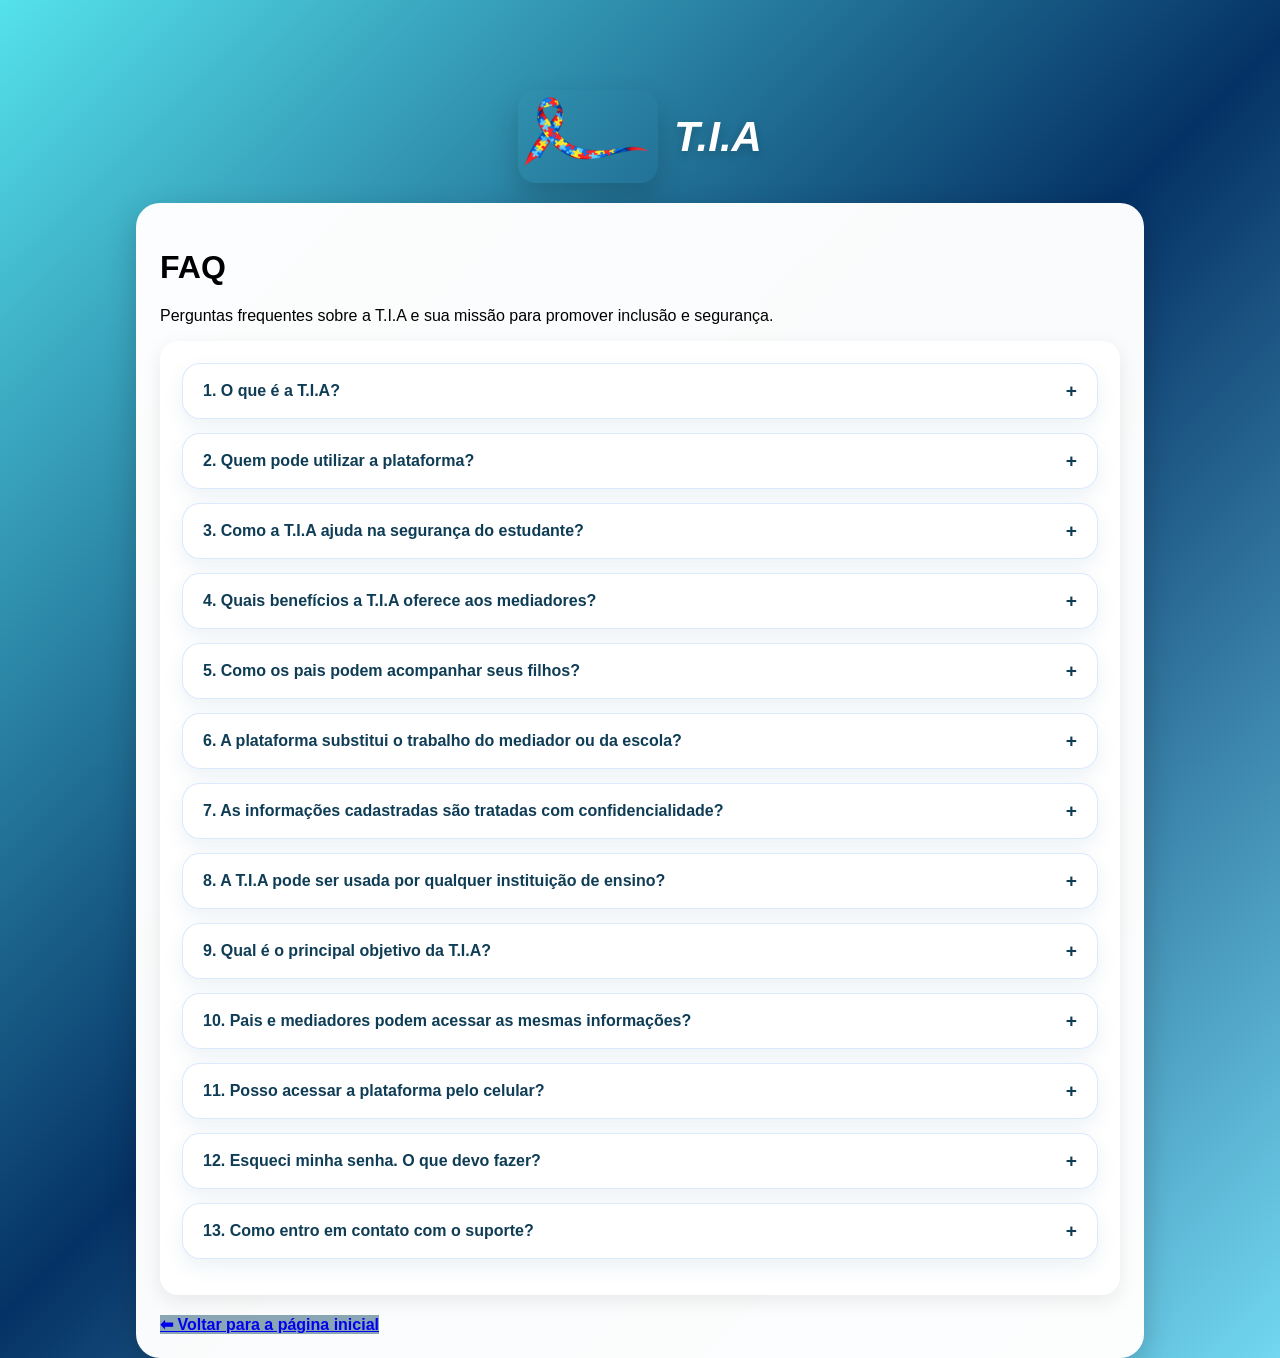
==== commit 5277ca97: "Update FAQ from AURA to T.I.A" ====
--- a/FAQ.html
+++ b/FAQ.html
@@ -3,7 +3,7 @@
 <head>
 <meta charset="UTF-8">
 <meta name="viewport" content="width=device-width, initial-scale=1.0">
-<title>FAQ - AURA</title>
+<title>FAQ - T.I.A</title>
 <link rel="preconnect" href="https://fonts.googleapis.com">
 <link rel="preconnect" href="https://fonts.gstatic.com" crossorigin>
 <link href="https://fonts.googleapis.com/css2?family=Bodoni+Moda:wght@400;700&display=swap" rel="stylesheet">
@@ -12,29 +12,29 @@
 <body class="faq-page">
   <header>
     <img src="aura.png" alt="Logotipo AURA">
-    <h1 class="aura">AURA</h1>
+    <h1 class="aura">T.I.A</h1>
   </header>
 
   <div class="container">
     <h1>FAQ</h1>
-    <p class="intro">Perguntas frequentes sobre a AURA e sua missão para promover inclusão e segurança.</p>
+    <p class="intro">Perguntas frequentes sobre a T.I.A e sua missão para promover inclusão e segurança.</p>
 
     <div class="box autism-box faq-list">
       <details class="faq-item">
-        <summary>1. O que é a AURA?</summary>
-        <p>A AURA é uma plataforma desenvolvida para promover a inclusão de pessoas autistas, facilitando a comunicação entre pais, mediadores e escolas e oferecendo recursos que aumentam a segurança e o acompanhamento no dia a dia.</p>
+        <summary>1. O que é a T.I.A?</summary>
+        <p>A T.I.A é uma plataforma desenvolvida para promover a inclusão de pessoas autistas, facilitando a comunicação entre pais, mediadores e escolas e oferecendo recursos que aumentam a segurança e o acompanhamento no dia a dia.</p>
       </details>
       <details class="faq-item">
         <summary>2. Quem pode utilizar a plataforma?</summary>
-        <p>Pais, responsáveis, mediadores, professores, escolas e profissionais envolvidos no acompanhamento de estudantes autistas podem utilizar a AURA.</p>
+        <p>Pais, responsáveis, mediadores, professores, escolas e profissionais envolvidos no acompanhamento de estudantes autistas podem utilizar a T.I.A.</p>
       </details>
       <details class="faq-item">
-        <summary>3. Como a AURA ajuda na segurança do estudante?</summary>
+        <summary>3. Como a T.I.A ajuda na segurança do estudante?</summary>
         <p>A plataforma reúne informações importantes em um só lugar, permitindo um acompanhamento mais organizado e facilitando o compartilhamento de dados relevantes entre os responsáveis e a equipe escolar.</p>
       </details>
       <details class="faq-item">
-        <summary>4. Quais benefícios a AURA oferece aos mediadores?</summary>
-        <p>A AURA ajuda na organização das informações do aluno, agiliza a comunicação com a família e auxilia no acompanhamento da rotina e das necessidades individuais.</p>
+        <summary>4. Quais benefícios a T.I.A oferece aos mediadores?</summary>
+        <p>A T.I.A ajuda na organização das informações do aluno, agiliza a comunicação com a família e auxilia no acompanhamento da rotina e das necessidades individuais.</p>
       </details>
       <details class="faq-item">
         <summary>5. Como os pais podem acompanhar seus filhos?</summary>
@@ -42,18 +42,18 @@
       </details>
       <details class="faq-item">
         <summary>6. A plataforma substitui o trabalho do mediador ou da escola?</summary>
-        <p>Não. A AURA é uma ferramenta de apoio que complementa o trabalho dos profissionais, tornando o acompanhamento mais eficiente e colaborativo.</p>
+        <p>Não. A T.I.A é uma ferramenta de apoio que complementa o trabalho dos profissionais, tornando o acompanhamento mais eficiente e colaborativo.</p>
       </details>
       <details class="faq-item">
         <summary>7. As informações cadastradas são tratadas com confidencialidade?</summary>
         <p>Sim. A privacidade e a proteção dos dados são prioridades, buscando garantir que as informações sejam utilizadas de forma responsável e segura.</p>
       </details>
       <details class="faq-item">
-        <summary>8. A AURA pode ser usada por qualquer instituição de ensino?</summary>
+        <summary>8. A T.I.A pode ser usada por qualquer instituição de ensino?</summary>
         <p>Sim. A plataforma foi pensada para apoiar escolas e equipes que desejam fortalecer práticas de inclusão e melhorar o acompanhamento dos estudantes autistas.</p>
       </details>
       <details class="faq-item">
-        <summary>9. Qual é o principal objetivo da AURA?</summary>
+        <summary>9. Qual é o principal objetivo da T.I.A?</summary>
         <p>Promover uma inclusão mais efetiva, oferecer mais segurança aos estudantes autistas e facilitar a rotina de pais, mediadores e instituições de ensino.</p>
       </details>
       <details class="faq-item">
@@ -62,7 +62,7 @@
       </details>
       <details class="faq-item">
         <summary>11. Posso acessar a plataforma pelo celular?</summary>
-        <p>Sim. A AURA foi desenvolvida para funcionar em diferentes dispositivos, permitindo acesso tanto pelo celular quanto pelo computador.</p>
+        <p>Sim. A T.I.A foi desenvolvida para funcionar em diferentes dispositivos, permitindo acesso tanto pelo celular quanto pelo computador.</p>
       </details>
       <details class="faq-item">
         <summary>12. Esqueci minha senha. O que devo fazer?</summary>
--- a/style.css
+++ b/style.css
@@ -1,7 +1,7 @@
 body{
     font-family: Arial, sans-serif;
     margin:0;
-    background:linear-gradient(135deg,#e2f0f1,rgb(98, 200, 218),#045b70 );
+    background:linear-gradient(135deg,#55e2ec,rgb(5, 50, 102),#72d7f0 );
     min-height:100vh;
     display:flex;
     flex-direction:column;
@@ -172,7 +172,9 @@
     flex-direction:column;
     gap:16px;
 }
-
+.login-panel .form-group{
+    margin-bottom: -16px;
+}
 .login-panel .page-title,
 .login-panel .sub{
     text-align:center;
@@ -262,17 +264,49 @@
     flex:1 1 120px;
     padding:12px 14px;
     border-radius:14px;
-    border:1px solid rgba(15,23,42,0.12);
+    border:2px solid rgba(15,23,42,0.12);
     background:#ffffff;
     color:#0f3d56;
     cursor:pointer;
     font-weight:700;
-    transition:transform 0.2s ease, background 0.2s ease, border-color 0.2s ease;
+    font-size:14px;
+    transition:transform 0.2s ease, background 0.2s ease, border-color 0.2s ease, box-shadow 0.2s ease;
 }
 
 .theme-option:hover{
-    transform:translateY(-1px);
+    transform:translateY(-2px);
     background:#e8f6ff;
+    box-shadow: 0 4px 12px rgba(0,0,0,0.1);
+}
+
+.theme-option:active{
+    transform:translateY(0);
+}
+
+.theme-option:disabled {
+    opacity: 0.7;
+    cursor: not-allowed;
+}
+
+/* Estilo para o botão de localização */
+#status {
+    font-size: 14px;
+    color: #666;
+    margin-bottom: 10px;
+    padding: 8px;
+    border-radius: 6px;
+    background: #f9f9f9;
+}
+
+.map {
+    background: #f5f5f5;
+    border-radius: 8px;
+    padding: 16px;
+    display: flex;
+    align-items: center;
+    justify-content: center;
+    min-height: 250px;
+    border: 1px solid #e0e0e0;
 }
 
 
@@ -316,9 +350,33 @@
 .hidden{
     display:none;
 }
-
+.ems{
+    cursor: pointer;
+    margin-top: 4px;
+    align-self: center;
+    display: inline-block;
+    color: #8aa6b4;;
+}
+.btn-voltar {
+    font-size: 20px;
+    font-weight: bold;
+    cursor: pointer;
+    display: inline-block;
+    align-self: flex-start;
+}
+.btn-cad{
+    background: transparent;
+    color: #8aa6b4;
+    border: 1px solid #8aa6b4;
+    border-radius: 12px;
+    margin-top: 28px;
+}
+.btn-cad:hover {
+    background: #8aa6b4;
+    color: white;
+}
 body.theme-light{
-    background:linear-gradient(135deg,#e2f0f1,rgb(98, 200, 218),#045b70);
+    background:linear-gradient(135deg,#54cdd6,rgb(4, 32, 92),#73dbf5);
     color:#0f3d56;
 }
 
@@ -471,7 +529,7 @@
 }
 
 .quem-somos-page{
-    background:linear-gradient(135deg,#0f4db5,#5ab0ff,#1055a8);
+    background:linear-gradient(135deg,#85ccec,#082f53,#7cc6e9);
     color:#102a4b;
 }
 
@@ -500,7 +558,7 @@
 
 .quem-somos-page .autism-box{
     border:2px solid #67b8ff;
-    background:linear-gradient(180deg,rgba(128,209,255,0.16),rgba(255,255,255,0.92));
+    background:linear-gradient(180deg,rgba(4, 53, 117, 0.16),rgba(98, 211, 245, 0.92));
     box-shadow:0 14px 30px rgba(51, 102, 153, 0.12);
 }
 
@@ -639,7 +697,46 @@
     float:right;
     opacity:0.7;
 }
-
+.historico label {
+    display: flex;
+    align-items: center;
+    gap: 10px;
+    padding: 14px;
+    border-radius: 14px;
+    background: #f7f9fc;
+    margin-bottom: 10px;
+    cursor: pointer;
+    font-size: 0.95rem;
+    color: #1c2e46;
+}
+
+.historico label:has(.evento-check[value*="sucesso"]) {
+    border-left: 5px solid #2ecc71;
+}
+
+.historico label:has(.evento-check[value*="alerta"]) {
+    border-left: 5px solid #f39c12;
+}
+
+.historico label:has(.evento-check[value*="urgente"]) {
+    border-left: 5px solid #e74c3c;
+}
+
+.historico label input[type="checkbox"] {
+    width: 18px;
+    height: 18px;
+    accent-color: #045b70;
+    cursor: pointer;
+    flex-shrink: 0;
+    margin: 0;
+    padding: 0;
+}
+
+.historico label span {
+    margin-left: auto;
+    opacity: 0.7;
+    font-size: 0.85rem;
+}
 /* Media Queries para Celular */
 @media (max-width: 768px) {
     body {
@@ -1236,7 +1333,67 @@
 body.theme-dark .home-footer a {
     color: #38bdf8 !important; 
 } 
-
-
-
-
+body.theme-dark .theme-option,
+body.theme-dark #alunoThemeOptions button,
+body.theme-dark button.theme-option {
+    color: #ffffff !important; 
+    text-shadow: 0px 1px 2px rgba(0, 0, 0, 0.5) !important; 
+    border: 1px solid rgba(255, 255, 255, 0.2) !important; 
+}
+
+body.theme-dark .theme-option:hover {
+    color: #ffffff !important;
+    filter: brightness(1.2) !important; 
+}
+
+body.theme-dark #aluno[style*="background: rgb(199, 210, 254)"],
+body.theme-dark #aluno[style*="background: #c7d2fe"] {
+    background: #581c87 !important; 
+}
+
+body.theme-dark #aluno[style*="background: rgb(233, 213, 255)"],
+body.theme-dark #aluno[style*="background: #e9d5ff"] {
+    background: #6b21a8 !important; 
+}
+
+body.theme-dark #aluno[style*="background: rgb(251, 207, 232)"],
+body.theme-dark #aluno[style*="background: #fbcfe8"] {
+    background: #831843 !important; 
+}
+
+body.theme-dark #aluno[style*="background: rgb(219, 234, 254)"],
+body.theme-dark #aluno[style*="background: #dbeafe"] {
+    background: #1e3a8a !important; 
+}
+
+body.theme-dark #aluno[style*="background: rgb(254, 202, 202)"],
+body.theme-dark #aluno[style*="background: #fecaca"] {
+    background: #7f1d1d !important; 
+}
+
+body.theme-dark #aluno[style*="background: rgb(120, 255, 105)"],
+body.theme-dark #aluno[style*="background: #78ff69"] {
+    background: #064e3b !important; 
+}
+
+body.theme-dark #aluno[style*="background: rgb(229, 231, 235)"],
+body.theme-dark #aluno[style*="background: #e5e7eb"],
+body.theme-dark #aluno.neutro {
+    background: #475569 !important; 
+    color: #ffffff !important;      
+}
+
+body.theme-dark #aluno[style*="background: rgb(191, 219, 254)"],
+body.theme-dark #aluno[style*="background: #bfdbfe"],
+body.theme-dark #aluno.arcoiris {
+    background: #1e3a8a !important; 
+}
+
+body.theme-dark #aluno[style*="background: rgb(254, 243, 199)"],
+body.theme-dark #aluno[style*="background: #fef3c7"],
+body.theme-dark #aluno.estrelas {
+    background: #78350f !important; 
+}
+
+
+
